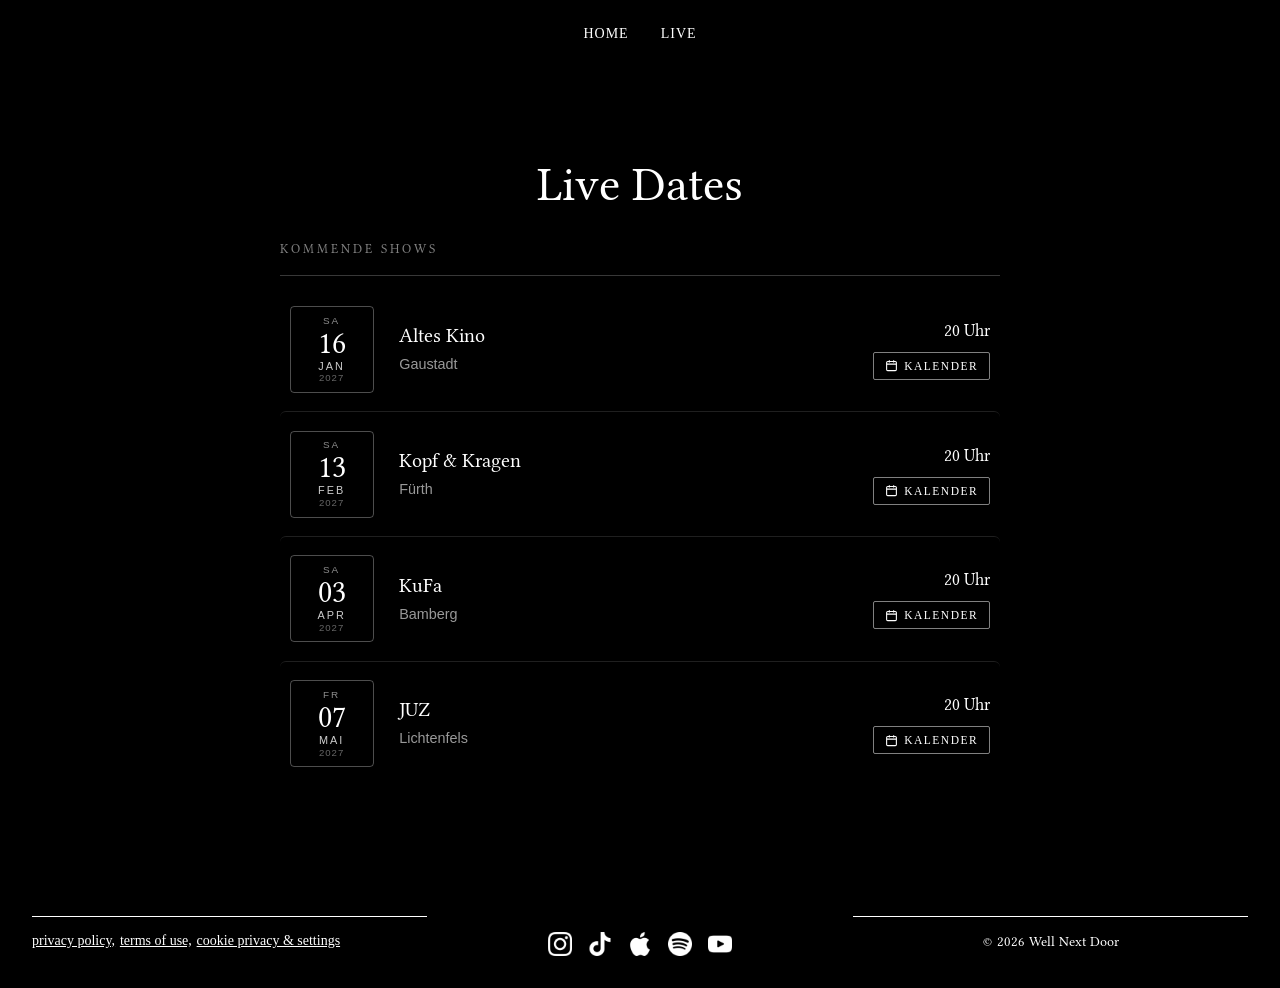
==== live.html @ d0881d94 "Live-Termine: Auto-Entfernung abgelaufener Termine + klareres Design - Regel (js/events.js): Termin " ====
<!DOCTYPE html>
<html lang="de">
<head>
  <meta charset="utf-8">
  <title>Live &amp; Konzerte – Well Next Door | Indie-Pop Franken</title>
  <meta content="Live-Termine und Konzerte von Well Next Door – Indie-Pop-Rock aus Bamberg und Nürnberg. Alle kommenden Auftritte auf einen Blick." name="description">
  <meta content="width=device-width, initial-scale=1" name="viewport">
  <link rel="canonical" href="https://wellnextdoor.de/live">
  <meta name="robots" content="index, follow, max-image-preview:large, max-snippet:-1">
  <meta name="author" content="Well Next Door">
  <meta name="keywords" content="Well Next Door, Live, Konzerte, Tourdaten, Termine, Indie Pop, Bamberg, Nürnberg, Franken, IMMERHIN, KuFa, JUZ Lichtenfels">

  <!-- Open Graph -->
  <meta property="og:type" content="website">
  <meta property="og:site_name" content="Well Next Door">
  <meta property="og:locale" content="de_DE">
  <meta property="og:url" content="https://wellnextdoor.de/live">
  <meta property="og:title" content="Live &amp; Konzerte – Well Next Door">
  <meta property="og:description" content="Alle kommenden Live-Termine der Indie-Pop-Rock-Band Well Next Door aus Franken.">
  <meta property="og:image" content="https://wellnextdoor.de/assets/opengraph.png">
  <meta property="og:image:width" content="1200">
  <meta property="og:image:height" content="630">
  <meta property="og:image:alt" content="Well Next Door – Live">

  <!-- Twitter -->
  <meta name="twitter:card" content="summary_large_image">
  <meta name="twitter:title" content="Live &amp; Konzerte – Well Next Door">
  <meta name="twitter:description" content="Alle kommenden Live-Termine der Indie-Pop-Rock-Band Well Next Door aus Franken.">
  <meta name="twitter:image" content="https://wellnextdoor.de/assets/opengraph.png">

  <!-- Fonts -->
  <link rel="preconnect" href="https://fonts.googleapis.com">
  <link rel="preconnect" href="https://fonts.gstatic.com" crossorigin>
  <link href="https://fonts.googleapis.com/css?family=Great+Vibes:400%7CLibertinus+Serif:300,400,500,600,700" rel="stylesheet">

  <!-- Styles -->
  <link href="css/style.css" rel="stylesheet">

  <!-- Favicons -->
  <link rel="icon" href="/favicon.ico" sizes="any">
  <link rel="icon" type="image/png" sizes="32x32" href="/assets/favicon-32.png">
  <link rel="icon" type="image/png" sizes="16x16" href="/assets/favicon-16.png">
  <link rel="apple-touch-icon" sizes="180x180" href="/assets/webclip.png">
  <link rel="manifest" href="/site.webmanifest">
  <meta name="theme-color" content="#000000">

  <!-- Strukturierte Daten: Live-Termine (SEO / AEO) -->
  <script type="application/ld+json">
  [
    {
      "@context": "https://schema.org",
      "@type": "MusicEvent",
      "name": "Well Next Door live – Altes Kino, Gaustadt",
      "startDate": "2027-01-16T20:00:00+01:00",
      "endDate": "2027-01-16T22:00:00+01:00",
      "eventAttendanceMode": "https://schema.org/OfflineEventAttendanceMode",
      "eventStatus": "https://schema.org/EventScheduled",
      "location": { "@type": "Place", "name": "Altes Kino", "address": { "@type": "PostalAddress", "addressLocality": "Gaustadt", "addressCountry": "DE" } },
      "performer": { "@type": "MusicGroup", "name": "Well Next Door", "@id": "https://wellnextdoor.de/#band" },
      "organizer": { "@type": "MusicGroup", "name": "Well Next Door", "url": "https://wellnextdoor.de/" },
      "image": "https://wellnextdoor.de/assets/opengraph.png",
      "url": "https://wellnextdoor.de/live"
    },
    {
      "@context": "https://schema.org",
      "@type": "MusicEvent",
      "name": "Well Next Door live – Kopf & Kragen, Fürth",
      "startDate": "2027-02-13T20:00:00+01:00",
      "endDate": "2027-02-13T22:00:00+01:00",
      "eventAttendanceMode": "https://schema.org/OfflineEventAttendanceMode",
      "eventStatus": "https://schema.org/EventScheduled",
      "location": { "@type": "Place", "name": "Kopf & Kragen", "address": { "@type": "PostalAddress", "addressLocality": "Fürth", "addressCountry": "DE" } },
      "performer": { "@type": "MusicGroup", "name": "Well Next Door", "@id": "https://wellnextdoor.de/#band" },
      "organizer": { "@type": "MusicGroup", "name": "Well Next Door", "url": "https://wellnextdoor.de/" },
      "image": "https://wellnextdoor.de/assets/opengraph.png",
      "url": "https://wellnextdoor.de/live"
    },
    {
      "@context": "https://schema.org",
      "@type": "MusicEvent",
      "name": "Well Next Door live – KuFa, Bamberg",
      "startDate": "2027-04-03T20:00:00+02:00",
      "endDate": "2027-04-03T22:00:00+02:00",
      "eventAttendanceMode": "https://schema.org/OfflineEventAttendanceMode",
      "eventStatus": "https://schema.org/EventScheduled",
      "location": { "@type": "Place", "name": "KuFa (Kulturfabrik)", "address": { "@type": "PostalAddress", "addressLocality": "Bamberg", "addressCountry": "DE" } },
      "performer": { "@type": "MusicGroup", "name": "Well Next Door", "@id": "https://wellnextdoor.de/#band" },
      "organizer": { "@type": "MusicGroup", "name": "Well Next Door", "url": "https://wellnextdoor.de/" },
      "image": "https://wellnextdoor.de/assets/opengraph.png",
      "url": "https://wellnextdoor.de/live"
    },
    {
      "@context": "https://schema.org",
      "@type": "MusicEvent",
      "name": "Well Next Door live – JUZ, Lichtenfels",
      "startDate": "2027-05-07T20:00:00+02:00",
      "endDate": "2027-05-07T22:00:00+02:00",
      "eventAttendanceMode": "https://schema.org/OfflineEventAttendanceMode",
      "eventStatus": "https://schema.org/EventScheduled",
      "location": { "@type": "Place", "name": "JUZ", "address": { "@type": "PostalAddress", "addressLocality": "Lichtenfels", "addressCountry": "DE" } },
      "performer": { "@type": "MusicGroup", "name": "Well Next Door", "@id": "https://wellnextdoor.de/#band" },
      "organizer": { "@type": "MusicGroup", "name": "Well Next Door", "url": "https://wellnextdoor.de/" },
      "image": "https://wellnextdoor.de/assets/opengraph.png",
      "url": "https://wellnextdoor.de/live"
    }
  ]
  </script>
</head>
<body class="live-page">

  <!-- Vollbild-Hintergrundvideo (Bunny Stream) -->
  <div id="bgVideoWrap" aria-hidden="true">
    <iframe id="bgFrame" title="Background Video" loading="eager"
      allow="autoplay; encrypted-media; picture-in-picture; accelerometer; gyroscope"
      allowfullscreen="true" frameborder="0"
      src="https://iframe.mediadelivery.net/embed/644372/77ee35da-af66-4e94-9050-942b419234bb?autoplay=true&amp;loop=true&amp;muted=true&amp;preload=true&amp;responsive=true"></iframe>
  </div>

  <div class="wrapper">

    <!-- Navigation -->
    <div role="banner" class="navbar">
      <div class="container">
        <nav role="navigation" class="nav-menu">
          <a href="index.html" class="link"><span class="text-span">HOME</span></a>
          <!-- <a href="#" class="link">MUSIC</a> -->
          <a href="live.html" aria-current="page" class="link w--current">LIVE</a>
          <!-- <a href="#" class="link">SHOP</a> -->
        </nav>
        <div class="menu-button" aria-label="menu" role="button" tabindex="0" aria-expanded="false">
          <span class="nav-icon"></span>
        </div>
      </div>
    </div>

    <!-- Hero: Live Dates -->
    <section class="hero-section">
      <div class="div-block-2">
        <div class="div-block-3">
          <h1 class="heading-6">Live Dates</h1>
        </div>
        <div class="events-wrap">
          <div class="group-label">Kommende Shows</div>

          <div class="event-row" data-datetime="2027-01-16T20:00:00+01:00">
            <div class="event-date"><span class="ed-dow"></span><span class="ed-day">16</span><span class="ed-mon">Jan</span><span class="ed-yr">2027</span></div>
            <div class="event-info">
              <div class="ei-name">Altes Kino</div>
              <div class="ei-meta">Gaustadt</div>
            </div>
            <div class="event-cta">
              <div class="event-time">20 Uhr</div>
              <button class="cal-btn" type="button" aria-label="Altes Kino, Gaustadt zum Kalender hinzufügen"
                data-title="Altes Kino" data-location="Altes Kino, Gaustadt"
                data-start="20270116T200000" data-end="20270116T220000">
                <svg class="cal-ic" viewBox="0 0 24 24" aria-hidden="true"><rect x="3" y="4.5" width="18" height="17" rx="2"></rect><path d="M3 9.5h18M8 2.5v4M16 2.5v4"></path></svg>Kalender
              </button>
            </div>
          </div>

          <div class="event-row" data-datetime="2027-02-13T20:00:00+01:00">
            <div class="event-date"><span class="ed-dow"></span><span class="ed-day">13</span><span class="ed-mon">Feb</span><span class="ed-yr">2027</span></div>
            <div class="event-info">
              <div class="ei-name">Kopf &amp; Kragen</div>
              <div class="ei-meta">Fürth</div>
            </div>
            <div class="event-cta">
              <div class="event-time">20 Uhr</div>
              <button class="cal-btn" type="button" aria-label="Kopf &amp; Kragen, Fürth zum Kalender hinzufügen"
                data-title="Kopf &amp; Kragen" data-location="Kopf &amp; Kragen, Fürth"
                data-start="20270213T200000" data-end="20270213T220000">
                <svg class="cal-ic" viewBox="0 0 24 24" aria-hidden="true"><rect x="3" y="4.5" width="18" height="17" rx="2"></rect><path d="M3 9.5h18M8 2.5v4M16 2.5v4"></path></svg>Kalender
              </button>
            </div>
          </div>

          <div class="event-row" data-datetime="2027-04-03T20:00:00+02:00">
            <div class="event-date"><span class="ed-dow"></span><span class="ed-day">03</span><span class="ed-mon">Apr</span><span class="ed-yr">2027</span></div>
            <div class="event-info">
              <div class="ei-name">KuFa</div>
              <div class="ei-meta">Bamberg</div>
            </div>
            <div class="event-cta">
              <div class="event-time">20 Uhr</div>
              <button class="cal-btn" type="button" aria-label="KuFa, Bamberg zum Kalender hinzufügen"
                data-title="KuFa" data-location="KuFa, Bamberg"
                data-start="20270403T200000" data-end="20270403T220000">
                <svg class="cal-ic" viewBox="0 0 24 24" aria-hidden="true"><rect x="3" y="4.5" width="18" height="17" rx="2"></rect><path d="M3 9.5h18M8 2.5v4M16 2.5v4"></path></svg>Kalender
              </button>
            </div>
          </div>

          <div class="event-row" data-datetime="2027-05-07T20:00:00+02:00">
            <div class="event-date"><span class="ed-dow"></span><span class="ed-day">07</span><span class="ed-mon">Mai</span><span class="ed-yr">2027</span></div>
            <div class="event-info">
              <div class="ei-name">JUZ</div>
              <div class="ei-meta">Lichtenfels</div>
            </div>
            <div class="event-cta">
              <div class="event-time">20 Uhr</div>
              <button class="cal-btn" type="button" aria-label="JUZ Lichtenfels zum Kalender hinzufügen"
                data-title="JUZ Lichtenfels" data-location="JUZ, Lichtenfels"
                data-start="20270507T200000" data-end="20270507T220000">
                <svg class="cal-ic" viewBox="0 0 24 24" aria-hidden="true"><rect x="3" y="4.5" width="18" height="17" rx="2"></rect><path d="M3 9.5h18M8 2.5v4M16 2.5v4"></path></svg>Kalender
              </button>
            </div>
          </div>

          <p class="events-empty" hidden>Aktuell sind keine Termine geplant – schau bald wieder vorbei.</p>
        </div>
      </div>
    </section>

    <!-- Footer -->
    <section class="footer-dark">
      <div class="footer-divider">
        <div class="div-block-5">
          <a href="privacy-policy.html" class="link-footer">privacy policy,</a>
          <a href="terms-of-use.html" class="link-footer second">terms of use,</a>
          <a href="#" class="link-footer second">cookie privacy &amp; settings</a>
        </div>
      </div>
      <div class="div-block-4">
        <a href="https://www.instagram.com/well_next_door/" target="_blank" rel="noopener" class="social-links">
          <img loading="lazy" src="assets/instagram.png" alt="Instagram" class="image">
        </a>
        <a href="https://www.tiktok.com/@wellnextdoor" target="_blank" rel="noopener" class="social-links">
          <img loading="lazy" src="assets/tiktok.png" alt="TikTok" class="image">
        </a>
        <a href="https://music.apple.com/de/artist/well-next-door/1473011566" target="_blank" rel="noopener" class="social-links">
          <img loading="lazy" src="assets/apple-music.png" alt="Apple Music" class="image">
        </a>
        <a href="https://open.spotify.com/intl-de/artist/0O03TuSYeBS1zFscFg5X6S?si=DQFE-3ojQe-Ye8wxF7zOWA" target="_blank" rel="noopener" class="social-links">
          <img loading="lazy" src="assets/spotify.png" alt="Spotify" class="image">
        </a>
        <a href="https://www.youtube.com/@wellnextdoor" target="_blank" rel="noopener" class="social-links">
          <img loading="lazy" src="assets/youtube.png" alt="YouTube" class="image">
        </a>
      </div>
      <div class="footer-copyright-center">© 2026 Well Next Door</div>
    </section>

  </div>

  <script src="js/menu.js"></script>
  <script src="js/events.js"></script>
  <script src="js/calendar.js"></script>
</body>
</html>
---- css/style.css ----
/* ============================================================
   Well Next Door – 1:1 Nachbau
   Rekonstruierte Styles (Original: Webflow)
   ============================================================ */

/* ---------- Reset / Basis ---------- */
* {
  box-sizing: border-box;
}

html,
body {
  margin: 0;
  padding: 0;
}

body {
  min-height: 100vh;
  background-color: #000;
  color: #333;
  font-family: Arial, sans-serif;
  font-size: 14px;
  line-height: 1.4;
  -webkit-font-smoothing: antialiased;
}

a {
  color: inherit;
}

img {
  max-width: 100%;
  display: inline-block;
}

h1,
h2,
h3 {
  margin: 0;
  font-weight: 400;
}

/* ---------- Wrapper ---------- */
.wrapper {
  width: 100vw;
  height: 100vh;
  position: static;
  inset: 0%;
  overflow: hidden;
}

/* ---------- Hintergrundvideo ---------- */
#bgVideoWrap {
  overflow: hidden;
  will-change: transform;
  width: 100vw;
  height: 100vh;
  position: fixed;
  inset: 0;
  background: #000;
  isolation: isolate;
  pointer-events: none;
  z-index: 0;
  transform: translateZ(0);
}

#bgFrame {
  position: absolute;
  top: 50%;
  left: 50%;
  transform: translate(-50%, -50%);
  width: max(100vw, 177.78vh);
  height: max(100vh, 56.25vw);
  min-width: 100%;
  min-height: 100%;
  border: 0;
  pointer-events: none;
  display: block;
}

/* Lese-Layer über dem Video: oben/unten stärker abgedunkelt (Vignette),
   damit Navigation, Überschrift und Footer immer gut lesbar sind. */
#bgVideoWrap::after {
  content: "";
  position: absolute;
  inset: 0;
  z-index: 1;
  pointer-events: none;
  background: linear-gradient(to bottom,
    rgba(0, 0, 0, .78) 0%,
    rgba(0, 0, 0, .52) 22%,
    rgba(0, 0, 0, .52) 68%,
    rgba(0, 0, 0, .84) 100%);
}

/* ---------- Navigation ---------- */
.navbar {
  color: #fff;
  background-color: transparent;
  position: fixed;
  inset: 0% 0% auto;
  z-index: 1000;
}

.container {
  color: #fff;
  width: 940px;
  max-width: 940px;
  margin-left: auto;
  margin-right: auto;
  display: flex;
  justify-content: center;
  align-items: center;
  font-family: "Palatino Linotype", "Book Antiqua", Palatino, serif;
}

.nav-menu {
  color: #fff;
  display: flex;
  position: relative;
}

.link {
  color: #fff;
  letter-spacing: 1px;
  padding: 1.5rem 1rem;
  text-decoration: none;
  transition: opacity .2s;
  display: inline-block;
}

.link:hover {
  font-weight: 700;
  text-decoration: line-through;
}

.text-span {
  text-decoration-color: #fff;
}

/* Hamburger-Button (nur mobil sichtbar) */
.menu-button {
  display: none;
  padding: 18px;
  margin-left: auto;
  cursor: pointer;
  -webkit-user-select: none;
  user-select: none;
}

.menu-button .nav-icon {
  width: 22px;
  height: 2px;
  background: #fff;
  position: relative;
  display: block;
}

.menu-button .nav-icon::before,
.menu-button .nav-icon::after {
  content: "";
  position: absolute;
  left: 0;
  width: 22px;
  height: 2px;
  background: #fff;
}

.menu-button .nav-icon::before { top: -7px; }
.menu-button .nav-icon::after { top: 7px; }

/* ---------- Hero (Startseite) ---------- */
.hero-section {
  position: fixed;
  inset: 0%;
  z-index: 1;
}

.div-block-2 {
  width: 100vw;
  height: 100vh;
  display: flex;
  flex-flow: column;
  justify-content: center;
  align-items: center;
  position: relative;
  z-index: 999;
}

.div-block-3 {
  display: flex;
  justify-content: center;
  align-items: center;
  font-family: "Great Vibes", cursive;
  position: static;
  z-index: 2147483647;
}

.heading {
  color: #fff;
  letter-spacing: 10px;
  margin: 0;
  font-family: "Libertinus Serif", serif;
  font-size: 2.5rem;
  font-weight: 400;
  line-height: 2.7rem;
  z-index: 2147483647;
  text-align: center;
}

/* ---------- Hero (Live-Seite) ---------- */
.heading-6 {
  color: #fff;
  margin: 0 0 4rem;
  font-family: "Libertinus Serif", serif;
  font-size: 3rem;
  line-height: 2.5rem;
  text-align: center;
}

.div-block-7 {
  width: 80vw;
  grid-column-gap: 16px;
  grid-row-gap: 16px;
  border-bottom: 1px dashed #fff;
  grid-template-rows: auto;
  grid-template-columns: 1fr 1fr 1fr;
  place-items: center stretch;
  padding-bottom: .5rem;
  margin-bottom: 1.25rem;
  display: grid;
}

/* ---------- Live Dates – Terminliste ---------- */
.events-wrap {
  width: min(720px, 90vw);
  margin: 0 auto;
}

.group-label {
  font-family: "Libertinus Serif", serif;
  font-size: .8rem;
  letter-spacing: 3px;
  text-transform: uppercase;
  color: rgba(255, 255, 255, .5);
  padding-bottom: 1rem;
  margin-bottom: .75rem;
  border-bottom: 1px solid rgba(255, 255, 255, .22);
}

.event-row {
  display: grid;
  grid-template-columns: 84px 1fr auto;
  align-items: center;
  gap: 1.6rem;
  padding: 1.15rem .6rem;
  border-radius: 6px;
  transition: background .2s;
}

.event-row + .event-row {
  border-top: 1px solid rgba(255, 255, 255, .12);
}

@media (hover: hover) {
  .event-row:hover {
    background: rgba(255, 255, 255, .05);
  }
}

/* Datums-Box mit Wochentag */
.event-date {
  display: flex;
  flex-direction: column;
  align-items: center;
  justify-content: center;
  gap: .12rem;
  padding: .55rem .25rem;
  border: 1px solid rgba(255, 255, 255, .3);
  border-radius: 4px;
  line-height: 1;
  color: #fff;
}

.ed-dow {
  font-size: .62rem;
  letter-spacing: 2px;
  text-transform: uppercase;
  color: rgba(255, 255, 255, .55);
}

.ed-dow:empty {
  display: none;
}

.ed-day {
  font-family: "Libertinus Serif", serif;
  font-size: 1.95rem;
}

.ed-mon {
  font-size: .68rem;
  letter-spacing: 2px;
  text-transform: uppercase;
  color: rgba(255, 255, 255, .8);
}

.ed-yr {
  font-size: .6rem;
  letter-spacing: 1px;
  color: rgba(255, 255, 255, .4);
}

.event-info {
  min-width: 0;
}

.ei-name {
  font-family: "Libertinus Serif", serif;
  font-size: 1.28rem;
  color: #fff;
  line-height: 1.2;
}

.ei-meta {
  font-size: .9rem;
  color: rgba(255, 255, 255, .6);
  margin-top: .35rem;
}

/* Rechte Spalte: Uhrzeit + Kalender-Button */
.event-cta {
  display: flex;
  flex-direction: column;
  align-items: flex-end;
  gap: .6rem;
}

.event-time {
  font-family: "Libertinus Serif", serif;
  font-size: 1.05rem;
  color: #fff;
  white-space: nowrap;
}

.cal-btn {
  display: inline-flex;
  align-items: center;
  gap: .4rem;
  font-family: "Palatino Linotype", "Book Antiqua", Palatino, serif;
  font-size: .72rem;
  letter-spacing: 1.5px;
  text-transform: uppercase;
  color: #fff;
  background: transparent;
  cursor: pointer;
  border: 1px solid rgba(255, 255, 255, .5);
  border-radius: 2px;
  padding: .4rem .7rem;
  white-space: nowrap;
  transition: background .2s, color .2s, border-color .2s;
}

.cal-btn:hover,
.cal-btn:focus-visible {
  background: #fff;
  color: #000;
  border-color: #fff;
}

.cal-ic {
  width: 13px;
  height: 13px;
  fill: none;
  stroke: currentColor;
  stroke-width: 2;
  flex: 0 0 auto;
}

/* Hinweis, wenn keine kommenden Termine vorhanden sind */
.events-empty {
  color: rgba(255, 255, 255, .7);
  font-family: "Libertinus Serif", serif;
  font-size: 1.05rem;
  text-align: center;
  padding: 2.5rem 0 1rem;
}

@media screen and (max-width: 600px) {
  .event-row {
    grid-template-columns: 64px 1fr;
    gap: 1rem;
    padding: 1rem .4rem;
  }

  .ed-day {
    font-size: 1.7rem;
  }

  /* Uhrzeit + Button unter die Info-Spalte, nebeneinander */
  .event-cta {
    grid-column: 2;
    flex-direction: row;
    align-items: center;
    justify-content: flex-start;
    gap: 1.1rem;
    margin-top: .55rem;
  }
}

/* Live-Seite: die ganze Seite scrollt (Footer NICHT fixed).
   Hintergrundvideo + Overlay bleiben fix, Navi bleibt oben. */
.live-page .wrapper {
  height: auto;
  min-height: 100vh;
  width: 100%;
  overflow-x: clip;
  overflow-y: visible;
}

.live-page .hero-section {
  position: relative;
  inset: auto;
  min-height: 100vh;
  display: flex;
  align-items: center;
}

.live-page .div-block-2 {
  height: auto;
  width: 100%;
  padding: 120px 1rem 70px;
}

.live-page .heading-6 {
  margin-bottom: 2.25rem;
}

/* Footer liegt im Fluss am Seitenende (nicht fixed), aber über dem Video */
.live-page .footer-dark {
  position: relative;
  z-index: 5;
}

.div-block-8 {
  display: flex;
  justify-content: flex-start;
  align-items: center;
  padding-right: 1rem;
}

.div-block-8.second {
  justify-content: center;
  align-items: center;
}

.div-block-8.third {
  justify-content: flex-end;
  align-items: center;
  padding-right: 0;
}

.paragraph-2 {
  color: #fff;
  margin-bottom: 0;
  font-family: "Libertinus Serif", serif;
  font-size: 1rem;
}

.bold-text {
  font-weight: 400;
}

/* ---------- Footer ---------- */
.footer-dark {
  grid-column-gap: 16px;
  grid-row-gap: 16px;
  background-color: transparent;
  grid-template-rows: auto;
  grid-template-columns: 1fr 1fr 1fr;
  place-items: stretch stretch;
  margin: 0;
  padding: 1rem 2rem;
  display: grid;
  position: fixed;
  inset: auto 0% 0%;
  z-index: 2147483647;
}

.footer-divider {
  background-color: transparent;
  border-top: 1px solid #fff;
  width: auto;
  height: auto;
  margin: 0;
  padding: 1rem 0;
}

.div-block-5 {
  grid-column-gap: .3rem;
  display: flex;
}

.link-footer {
  color: #fff;
  font-family: "Palatino Linotype", "Book Antiqua", Palatino, serif;
  font-size: .875rem;
  line-height: 1rem;
  text-decoration: underline;
}

.div-block-4 {
  grid-column-gap: 1rem;
  grid-row-gap: 1rem;
  border-top: 1px transparent;
  grid-template-rows: auto;
  grid-template-columns: 1fr 1fr 1fr 1fr 1fr;
  grid-auto-columns: 1fr;
  justify-content: space-between;
  place-items: start stretch;
  margin-left: auto;
  margin-right: auto;
  padding: 1rem 0;
  display: grid;
}

.social-links {
  width: 1.5rem;
  height: 1.5rem;
  padding: 0;
  display: flex;
  justify-content: center;
  align-items: center;
}

.image {
  filter: invert();
  width: 100%;
  height: 100%;
  object-fit: contain;
}

.footer-copyright-center {
  color: #fff;
  text-align: center;
  border-top: 1px solid #fff;
  padding: 1rem 0;
  font-family: "Libertinus Serif", serif;
  font-size: .875rem;
  line-height: 1rem;
}

/* ---------- Rechtsseiten (Datenschutz / Nutzungsbedingungen) ---------- */
.legal-page {
  min-height: 100vh;
  background: #000;
  overflow: visible;
  height: auto;
}

.legal-page .footer-dark {
  position: static;
  inset: auto;
}

.div-block-6 {
  width: 100vw;
  height: auto;
  margin-left: auto;
  margin-right: auto;
  padding: 5rem 2rem 0;
}

.pp-doc,
.pp-doc-1 {
  color: #e8e8e8;
  max-width: 760px;
  margin: 0 auto;
  padding: 4rem 1.5rem 8rem;
  font-family: "Palatino Linotype", "Book Antiqua", Palatino, serif;
  font-size: .875rem;
  line-height: 1.7;
}

.pp-doc h1,
.pp-doc-1 h1,
.heading-2,
.heading-3 {
  color: #fff;
  font-family: "Libertinus Serif", serif;
  font-size: 2.5rem;
  line-height: 1.2;
  margin-bottom: 1.5rem;
}

.pp-doc h2,
.pp-doc-1 h2,
.heading-4,
.heading-5 {
  color: #fff;
  font-family: "Libertinus Serif", serif;
  font-size: 1.5rem;
  margin-top: 2.5rem;
  margin-bottom: .75rem;
}

.pp-doc h3,
.pp-doc-1 h3 {
  color: #fff;
  font-size: 1.05rem;
  margin-top: 1.75rem;
  margin-bottom: .5rem;
}

.pp-doc p,
.pp-doc-1 p {
  margin: 0 0 1rem;
}

.pp-doc ul,
.pp-doc-1 ul {
  margin: 0 0 1rem;
  padding-left: 1.25rem;
}

.pp-doc li,
.pp-doc-1 li {
  margin-bottom: .4rem;
}

.pp-doc a,
.pp-doc-1 a {
  color: #fff;
}

.pp-doc hr,
.pp-doc-1 hr {
  border: 0;
  border-top: 1px solid #444;
  margin: 2.5rem 0 1.5rem;
}

/* ============================================================
   Responsive – Webflow-Breakpoints
   ============================================================ */

/* Tablet / Medium (<= 991px): Menü kollabiert */
@media screen and (max-width: 991px) {
  .container {
    width: 100%;
    max-width: none;
    padding: 0 1rem;
    justify-content: flex-end;
    align-items: center;
  }

  .menu-button {
    display: block;
  }

  .nav-menu {
    display: none;
    background-color: #000;
    flex-flow: column;
    width: 100%;
    position: absolute;
    top: 100%;
    left: 0;
  }

  .nav-menu.is-open {
    display: flex;
  }

  .link {
    text-align: center;
  }

  .div-block-7 {
    padding-left: 2rem;
    padding-right: 2rem;
  }
}

/* Small / Mobile (<= 767px): Footer einspaltig */
@media screen and (max-width: 767px) {
  .footer-dark {
    grid-template-rows: auto auto auto;
    grid-template-columns: 1fr;
    place-items: center stretch;
    padding-left: 0;
    padding-right: 0;
  }

  .footer-divider {
    margin-top: 60px;
  }

  .div-block-5 {
    justify-content: center;
  }

  .div-block-4 {
    grid-template-columns: 1fr 1fr 1fr 1fr 1fr;
    place-items: start stretch;
  }

  .div-block-8 {
    justify-content: flex-start;
    align-items: flex-start;
  }

  .heading {
    font-size: 2rem;
    letter-spacing: 6px;
  }

  .heading-3,
  .heading-2 {
    font-size: 2rem;
  }
}
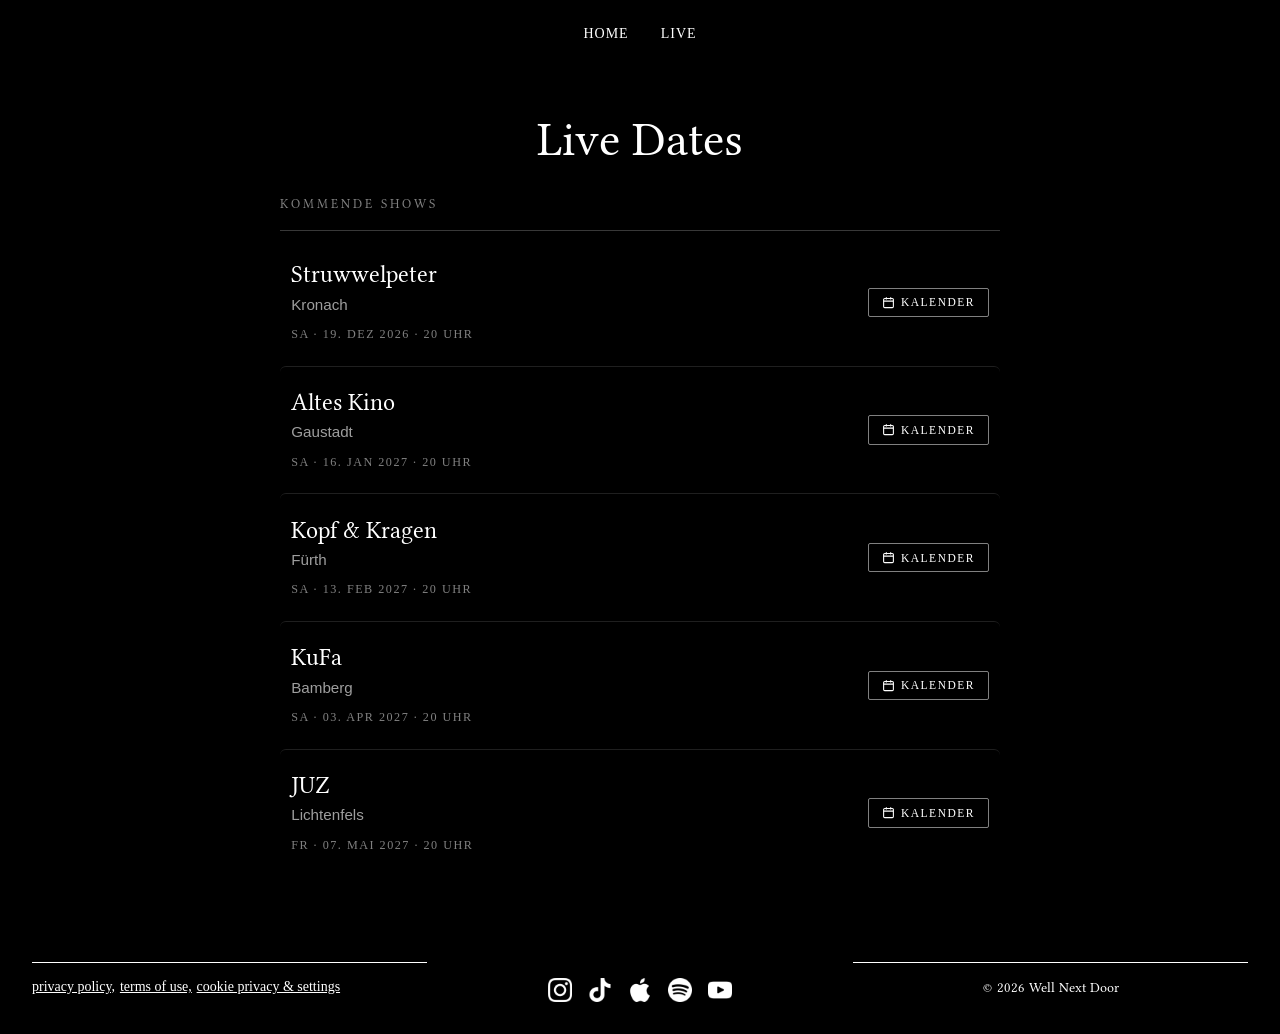
==== commit fe4685f3: "Neuer Termin Struwwelpeter + Tour-Stil-Layout - Neuer Termin: 19.12.2026 Struwwelpeter, Kronach (chr" ====
--- a/live.html
+++ b/live.html
@@ -50,6 +50,20 @@
     {
       "@context": "https://schema.org",
       "@type": "MusicEvent",
+      "name": "Well Next Door live – Struwwelpeter, Kronach",
+      "startDate": "2026-12-19T20:00:00+01:00",
+      "endDate": "2026-12-19T22:00:00+01:00",
+      "eventAttendanceMode": "https://schema.org/OfflineEventAttendanceMode",
+      "eventStatus": "https://schema.org/EventScheduled",
+      "location": { "@type": "Place", "name": "Struwwelpeter", "address": { "@type": "PostalAddress", "addressLocality": "Kronach", "addressCountry": "DE" } },
+      "performer": { "@type": "MusicGroup", "name": "Well Next Door", "@id": "https://wellnextdoor.de/#band" },
+      "organizer": { "@type": "MusicGroup", "name": "Well Next Door", "url": "https://wellnextdoor.de/" },
+      "image": "https://wellnextdoor.de/assets/opengraph.png",
+      "url": "https://wellnextdoor.de/live"
+    },
+    {
+      "@context": "https://schema.org",
+      "@type": "MusicEvent",
       "name": "Well Next Door live – Altes Kino, Gaustadt",
       "startDate": "2027-01-16T20:00:00+01:00",
       "endDate": "2027-01-16T22:00:00+01:00",
@@ -142,14 +156,28 @@
         <div class="events-wrap">
           <div class="group-label">Kommende Shows</div>
 
+          <div class="event-row" data-datetime="2026-12-19T20:00:00+01:00">
+            <div class="event-info">
+              <div class="ei-name">Struwwelpeter</div>
+              <div class="ei-meta">Kronach</div>
+              <div class="ei-date"><span class="dt-dow"></span>19. Dez 2026 · 20 Uhr</div>
+            </div>
+            <div class="event-cta">
+              <button class="cal-btn" type="button" aria-label="Struwwelpeter, Kronach zum Kalender hinzufügen"
+                data-title="Struwwelpeter" data-location="Struwwelpeter, Kronach"
+                data-start="20261219T200000" data-end="20261219T220000">
+                <svg class="cal-ic" viewBox="0 0 24 24" aria-hidden="true"><rect x="3" y="4.5" width="18" height="17" rx="2"></rect><path d="M3 9.5h18M8 2.5v4M16 2.5v4"></path></svg>Kalender
+              </button>
+            </div>
+          </div>
+
           <div class="event-row" data-datetime="2027-01-16T20:00:00+01:00">
-            <div class="event-date"><span class="ed-dow"></span><span class="ed-day">16</span><span class="ed-mon">Jan</span><span class="ed-yr">2027</span></div>
             <div class="event-info">
               <div class="ei-name">Altes Kino</div>
               <div class="ei-meta">Gaustadt</div>
-            </div>
-            <div class="event-cta">
-              <div class="event-time">20 Uhr</div>
+              <div class="ei-date"><span class="dt-dow"></span>16. Jan 2027 · 20 Uhr</div>
+            </div>
+            <div class="event-cta">
               <button class="cal-btn" type="button" aria-label="Altes Kino, Gaustadt zum Kalender hinzufügen"
                 data-title="Altes Kino" data-location="Altes Kino, Gaustadt"
                 data-start="20270116T200000" data-end="20270116T220000">
@@ -159,13 +187,12 @@
           </div>
 
           <div class="event-row" data-datetime="2027-02-13T20:00:00+01:00">
-            <div class="event-date"><span class="ed-dow"></span><span class="ed-day">13</span><span class="ed-mon">Feb</span><span class="ed-yr">2027</span></div>
             <div class="event-info">
               <div class="ei-name">Kopf &amp; Kragen</div>
               <div class="ei-meta">Fürth</div>
-            </div>
-            <div class="event-cta">
-              <div class="event-time">20 Uhr</div>
+              <div class="ei-date"><span class="dt-dow"></span>13. Feb 2027 · 20 Uhr</div>
+            </div>
+            <div class="event-cta">
               <button class="cal-btn" type="button" aria-label="Kopf &amp; Kragen, Fürth zum Kalender hinzufügen"
                 data-title="Kopf &amp; Kragen" data-location="Kopf &amp; Kragen, Fürth"
                 data-start="20270213T200000" data-end="20270213T220000">
@@ -175,13 +202,12 @@
           </div>
 
           <div class="event-row" data-datetime="2027-04-03T20:00:00+02:00">
-            <div class="event-date"><span class="ed-dow"></span><span class="ed-day">03</span><span class="ed-mon">Apr</span><span class="ed-yr">2027</span></div>
             <div class="event-info">
               <div class="ei-name">KuFa</div>
               <div class="ei-meta">Bamberg</div>
-            </div>
-            <div class="event-cta">
-              <div class="event-time">20 Uhr</div>
+              <div class="ei-date"><span class="dt-dow"></span>03. Apr 2027 · 20 Uhr</div>
+            </div>
+            <div class="event-cta">
               <button class="cal-btn" type="button" aria-label="KuFa, Bamberg zum Kalender hinzufügen"
                 data-title="KuFa" data-location="KuFa, Bamberg"
                 data-start="20270403T200000" data-end="20270403T220000">
@@ -191,13 +217,12 @@
           </div>
 
           <div class="event-row" data-datetime="2027-05-07T20:00:00+02:00">
-            <div class="event-date"><span class="ed-dow"></span><span class="ed-day">07</span><span class="ed-mon">Mai</span><span class="ed-yr">2027</span></div>
             <div class="event-info">
               <div class="ei-name">JUZ</div>
               <div class="ei-meta">Lichtenfels</div>
-            </div>
-            <div class="event-cta">
-              <div class="event-time">20 Uhr</div>
+              <div class="ei-date"><span class="dt-dow"></span>07. Mai 2027 · 20 Uhr</div>
+            </div>
+            <div class="event-cta">
               <button class="cal-btn" type="button" aria-label="JUZ Lichtenfels zum Kalender hinzufügen"
                 data-title="JUZ Lichtenfels" data-location="JUZ, Lichtenfels"
                 data-start="20270507T200000" data-end="20270507T220000">
--- a/css/style.css
+++ b/css/style.css
@@ -231,9 +231,9 @@
   display: grid;
 }
 
-/* ---------- Live Dates – Terminliste ---------- */
+/* ---------- Live Dates – Terminliste (Tour-Stil) ---------- */
 .events-wrap {
-  width: min(720px, 90vw);
+  width: min(720px, 92vw);
   margin: 0 auto;
 }
 
@@ -244,16 +244,16 @@
   text-transform: uppercase;
   color: rgba(255, 255, 255, .5);
   padding-bottom: 1rem;
-  margin-bottom: .75rem;
+  margin-bottom: .5rem;
   border-bottom: 1px solid rgba(255, 255, 255, .22);
 }
 
 .event-row {
   display: grid;
-  grid-template-columns: 84px 1fr auto;
-  align-items: center;
-  gap: 1.6rem;
-  padding: 1.15rem .6rem;
+  grid-template-columns: 1fr auto;
+  align-items: center;
+  gap: 1.5rem;
+  padding: 1.4rem .7rem;
   border-radius: 6px;
   transition: background .2s;
 }
@@ -268,79 +268,36 @@
   }
 }
 
-/* Datums-Box mit Wochentag */
-.event-date {
-  display: flex;
-  flex-direction: column;
-  align-items: center;
-  justify-content: center;
-  gap: .12rem;
-  padding: .55rem .25rem;
-  border: 1px solid rgba(255, 255, 255, .3);
-  border-radius: 4px;
-  line-height: 1;
-  color: #fff;
-}
-
-.ed-dow {
-  font-size: .62rem;
-  letter-spacing: 2px;
-  text-transform: uppercase;
-  color: rgba(255, 255, 255, .55);
-}
-
-.ed-dow:empty {
-  display: none;
-}
-
-.ed-day {
-  font-family: "Libertinus Serif", serif;
-  font-size: 1.95rem;
-}
-
-.ed-mon {
-  font-size: .68rem;
-  letter-spacing: 2px;
-  text-transform: uppercase;
-  color: rgba(255, 255, 255, .8);
-}
-
-.ed-yr {
-  font-size: .6rem;
-  letter-spacing: 1px;
-  color: rgba(255, 255, 255, .4);
-}
-
 .event-info {
   min-width: 0;
 }
 
 .ei-name {
   font-family: "Libertinus Serif", serif;
-  font-size: 1.28rem;
-  color: #fff;
-  line-height: 1.2;
+  font-size: 1.5rem;
+  color: #fff;
+  line-height: 1.15;
 }
 
 .ei-meta {
-  font-size: .9rem;
-  color: rgba(255, 255, 255, .6);
-  margin-top: .35rem;
-}
-
-/* Rechte Spalte: Uhrzeit + Kalender-Button */
+  font-size: .95rem;
+  color: rgba(255, 255, 255, .62);
+  margin-top: .3rem;
+}
+
+/* Datumszeile unter dem Termin */
+.ei-date {
+  font-family: "Palatino Linotype", "Book Antiqua", Palatino, serif;
+  font-size: .76rem;
+  letter-spacing: 1.5px;
+  text-transform: uppercase;
+  color: rgba(255, 255, 255, .5);
+  margin-top: .7rem;
+}
+
 .event-cta {
   display: flex;
-  flex-direction: column;
-  align-items: flex-end;
-  gap: .6rem;
-}
-
-.event-time {
-  font-family: "Libertinus Serif", serif;
-  font-size: 1.05rem;
-  color: #fff;
-  white-space: nowrap;
+  justify-content: flex-end;
 }
 
 .cal-btn {
@@ -356,7 +313,7 @@
   cursor: pointer;
   border: 1px solid rgba(255, 255, 255, .5);
   border-radius: 2px;
-  padding: .4rem .7rem;
+  padding: .45rem .8rem;
   white-space: nowrap;
   transition: background .2s, color .2s, border-color .2s;
 }
@@ -388,23 +345,12 @@
 
 @media screen and (max-width: 600px) {
   .event-row {
-    grid-template-columns: 64px 1fr;
     gap: 1rem;
-    padding: 1rem .4rem;
-  }
-
-  .ed-day {
-    font-size: 1.7rem;
-  }
-
-  /* Uhrzeit + Button unter die Info-Spalte, nebeneinander */
-  .event-cta {
-    grid-column: 2;
-    flex-direction: row;
-    align-items: center;
-    justify-content: flex-start;
-    gap: 1.1rem;
-    margin-top: .55rem;
+    padding: 1.2rem .3rem;
+  }
+
+  .ei-name {
+    font-size: 1.3rem;
   }
 }
 
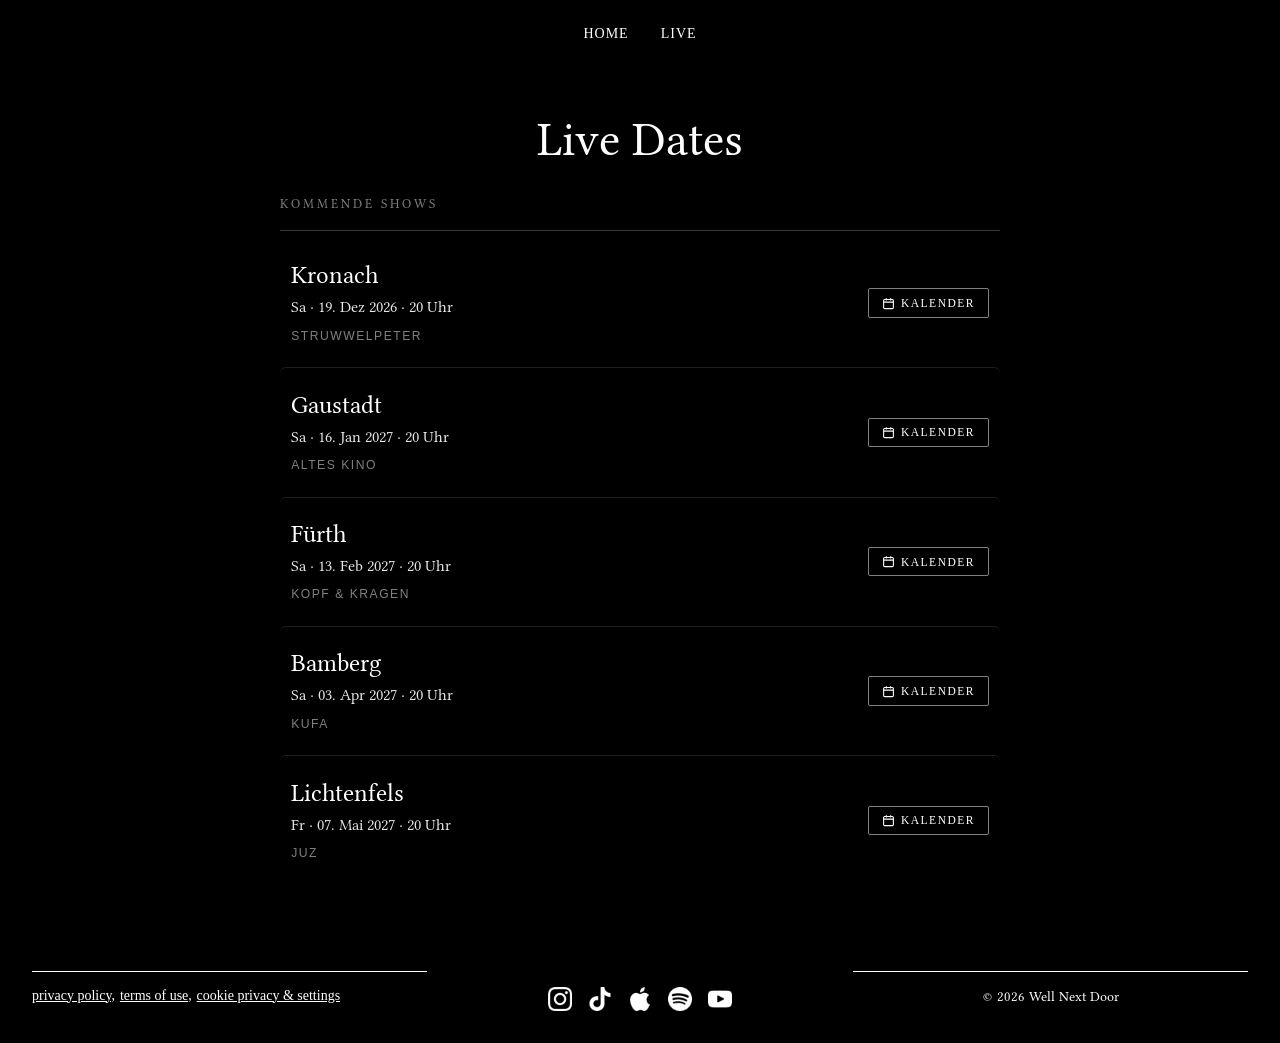
==== commit 930cdcd8: "Live-Termine: Datum & Ort in den Vordergrund Ort als große Überschrift, Datum (Wochentag · Datum · U" ====
--- a/live.html
+++ b/live.html
@@ -158,9 +158,9 @@
 
           <div class="event-row" data-datetime="2026-12-19T20:00:00+01:00">
             <div class="event-info">
-              <div class="ei-name">Struwwelpeter</div>
-              <div class="ei-meta">Kronach</div>
+              <div class="ei-city">Kronach</div>
               <div class="ei-date"><span class="dt-dow"></span>19. Dez 2026 · 20 Uhr</div>
+              <div class="ei-venue">Struwwelpeter</div>
             </div>
             <div class="event-cta">
               <button class="cal-btn" type="button" aria-label="Struwwelpeter, Kronach zum Kalender hinzufügen"
@@ -173,9 +173,9 @@
 
           <div class="event-row" data-datetime="2027-01-16T20:00:00+01:00">
             <div class="event-info">
-              <div class="ei-name">Altes Kino</div>
-              <div class="ei-meta">Gaustadt</div>
+              <div class="ei-city">Gaustadt</div>
               <div class="ei-date"><span class="dt-dow"></span>16. Jan 2027 · 20 Uhr</div>
+              <div class="ei-venue">Altes Kino</div>
             </div>
             <div class="event-cta">
               <button class="cal-btn" type="button" aria-label="Altes Kino, Gaustadt zum Kalender hinzufügen"
@@ -188,9 +188,9 @@
 
           <div class="event-row" data-datetime="2027-02-13T20:00:00+01:00">
             <div class="event-info">
-              <div class="ei-name">Kopf &amp; Kragen</div>
-              <div class="ei-meta">Fürth</div>
+              <div class="ei-city">Fürth</div>
               <div class="ei-date"><span class="dt-dow"></span>13. Feb 2027 · 20 Uhr</div>
+              <div class="ei-venue">Kopf &amp; Kragen</div>
             </div>
             <div class="event-cta">
               <button class="cal-btn" type="button" aria-label="Kopf &amp; Kragen, Fürth zum Kalender hinzufügen"
@@ -203,9 +203,9 @@
 
           <div class="event-row" data-datetime="2027-04-03T20:00:00+02:00">
             <div class="event-info">
-              <div class="ei-name">KuFa</div>
-              <div class="ei-meta">Bamberg</div>
+              <div class="ei-city">Bamberg</div>
               <div class="ei-date"><span class="dt-dow"></span>03. Apr 2027 · 20 Uhr</div>
+              <div class="ei-venue">KuFa</div>
             </div>
             <div class="event-cta">
               <button class="cal-btn" type="button" aria-label="KuFa, Bamberg zum Kalender hinzufügen"
@@ -218,9 +218,9 @@
 
           <div class="event-row" data-datetime="2027-05-07T20:00:00+02:00">
             <div class="event-info">
-              <div class="ei-name">JUZ</div>
-              <div class="ei-meta">Lichtenfels</div>
+              <div class="ei-city">Lichtenfels</div>
               <div class="ei-date"><span class="dt-dow"></span>07. Mai 2027 · 20 Uhr</div>
+              <div class="ei-venue">JUZ</div>
             </div>
             <div class="event-cta">
               <button class="cal-btn" type="button" aria-label="JUZ Lichtenfels zum Kalender hinzufügen"
--- a/css/style.css
+++ b/css/style.css
@@ -272,27 +272,29 @@
   min-width: 0;
 }
 
-.ei-name {
-  font-family: "Libertinus Serif", serif;
-  font-size: 1.5rem;
+/* Ort = Überschrift (prominent) */
+.ei-city {
+  font-family: "Libertinus Serif", serif;
+  font-size: 1.55rem;
   color: #fff;
   line-height: 1.15;
 }
 
-.ei-meta {
-  font-size: .95rem;
-  color: rgba(255, 255, 255, .62);
-  margin-top: .3rem;
-}
-
-/* Datumszeile unter dem Termin */
+/* Datum = prominent direkt darunter */
 .ei-date {
-  font-family: "Palatino Linotype", "Book Antiqua", Palatino, serif;
+  font-family: "Libertinus Serif", serif;
+  font-size: 1.02rem;
+  color: rgba(255, 255, 255, .9);
+  margin-top: .4rem;
+}
+
+/* Venue = dezente Detailzeile */
+.ei-venue {
   font-size: .76rem;
   letter-spacing: 1.5px;
   text-transform: uppercase;
   color: rgba(255, 255, 255, .5);
-  margin-top: .7rem;
+  margin-top: .55rem;
 }
 
 .event-cta {
@@ -349,8 +351,8 @@
     padding: 1.2rem .3rem;
   }
 
-  .ei-name {
-    font-size: 1.3rem;
+  .ei-city {
+    font-size: 1.35rem;
   }
 }
 
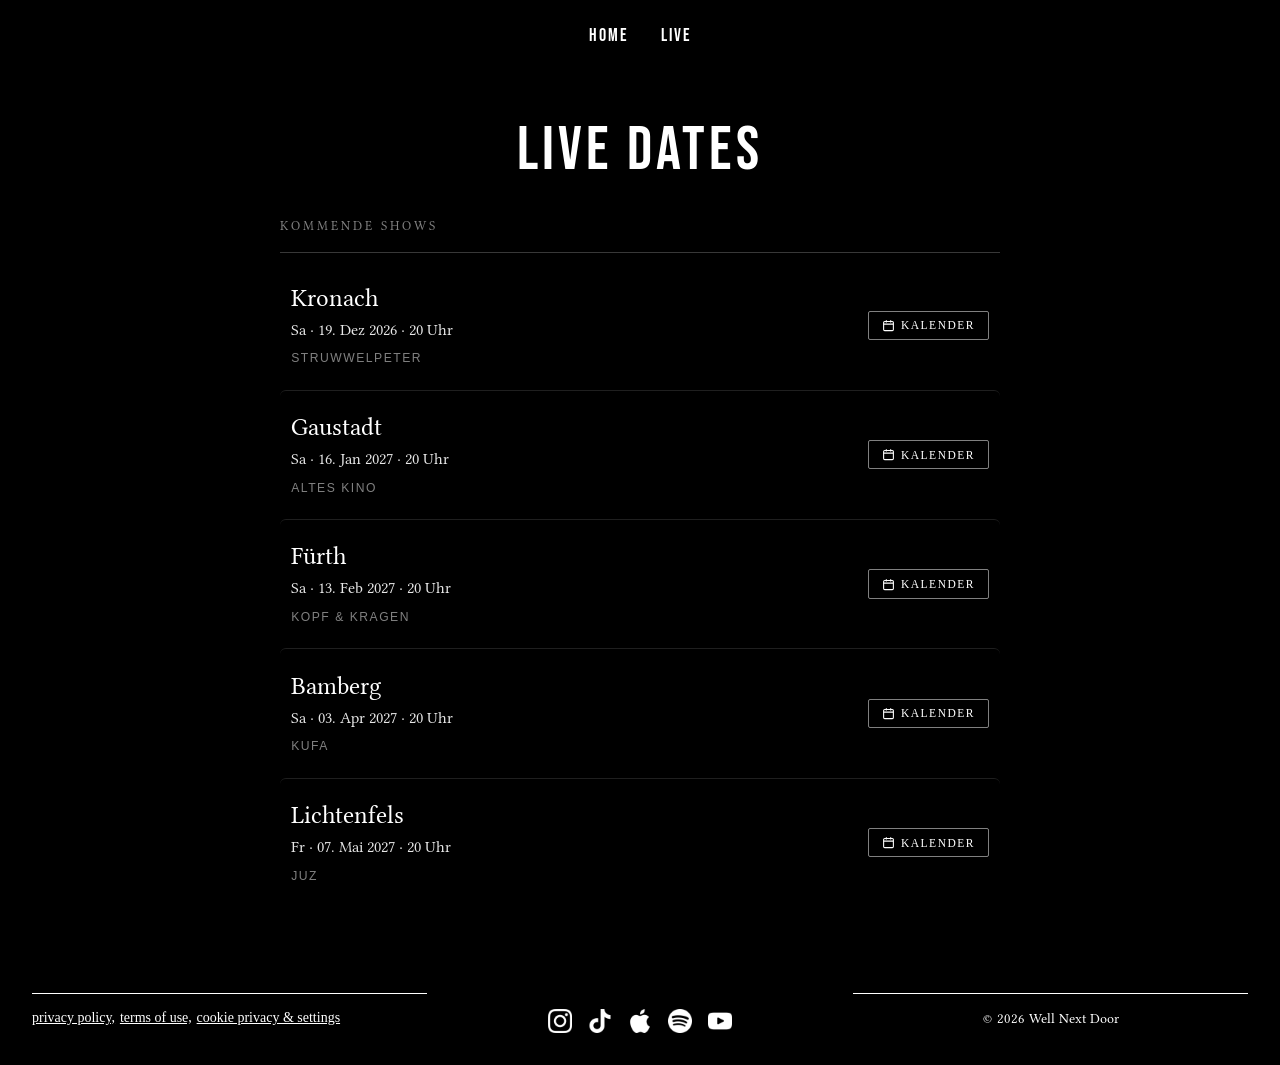
==== commit 33ce5b1a: "Schrift: Bebas Neue für Titel + Navigation (Home & Live) - Hero-Titel (WELL NEXT DOOR) und "Live Dat" ====
--- a/live.html
+++ b/live.html
@@ -31,7 +31,7 @@
   <!-- Fonts -->
   <link rel="preconnect" href="https://fonts.googleapis.com">
   <link rel="preconnect" href="https://fonts.gstatic.com" crossorigin>
-  <link href="https://fonts.googleapis.com/css?family=Great+Vibes:400%7CLibertinus+Serif:300,400,500,600,700" rel="stylesheet">
+  <link href="https://fonts.googleapis.com/css?family=Bebas+Neue%7CGreat+Vibes:400%7CLibertinus+Serif:300,400,500,600,700" rel="stylesheet">
 
   <!-- Styles -->
   <link href="css/style.css" rel="stylesheet">
--- a/css/style.css
+++ b/css/style.css
@@ -122,7 +122,9 @@
 
 .link {
   color: #fff;
-  letter-spacing: 1px;
+  font-family: "Bebas Neue", sans-serif;
+  font-size: 1.1rem;
+  letter-spacing: 2px;
   padding: 1.5rem 1rem;
   text-decoration: none;
   transition: opacity .2s;
@@ -198,12 +200,12 @@
 
 .heading {
   color: #fff;
-  letter-spacing: 10px;
+  letter-spacing: 8px;
   margin: 0;
-  font-family: "Libertinus Serif", serif;
-  font-size: 2.5rem;
+  font-family: "Bebas Neue", sans-serif;
+  font-size: clamp(2.6rem, 8vw, 5rem);
   font-weight: 400;
-  line-height: 2.7rem;
+  line-height: 1;
   z-index: 2147483647;
   text-align: center;
 }
@@ -211,10 +213,11 @@
 /* ---------- Hero (Live-Seite) ---------- */
 .heading-6 {
   color: #fff;
-  margin: 0 0 4rem;
-  font-family: "Libertinus Serif", serif;
-  font-size: 3rem;
-  line-height: 2.5rem;
+  margin: 0 0 2.5rem;
+  font-family: "Bebas Neue", sans-serif;
+  font-size: clamp(2.6rem, 7vw, 3.9rem);
+  letter-spacing: 4px;
+  line-height: 1;
   text-align: center;
 }
 
@@ -659,8 +662,7 @@
   }
 
   .heading {
-    font-size: 2rem;
-    letter-spacing: 6px;
+    letter-spacing: 4px;
   }
 
   .heading-3,
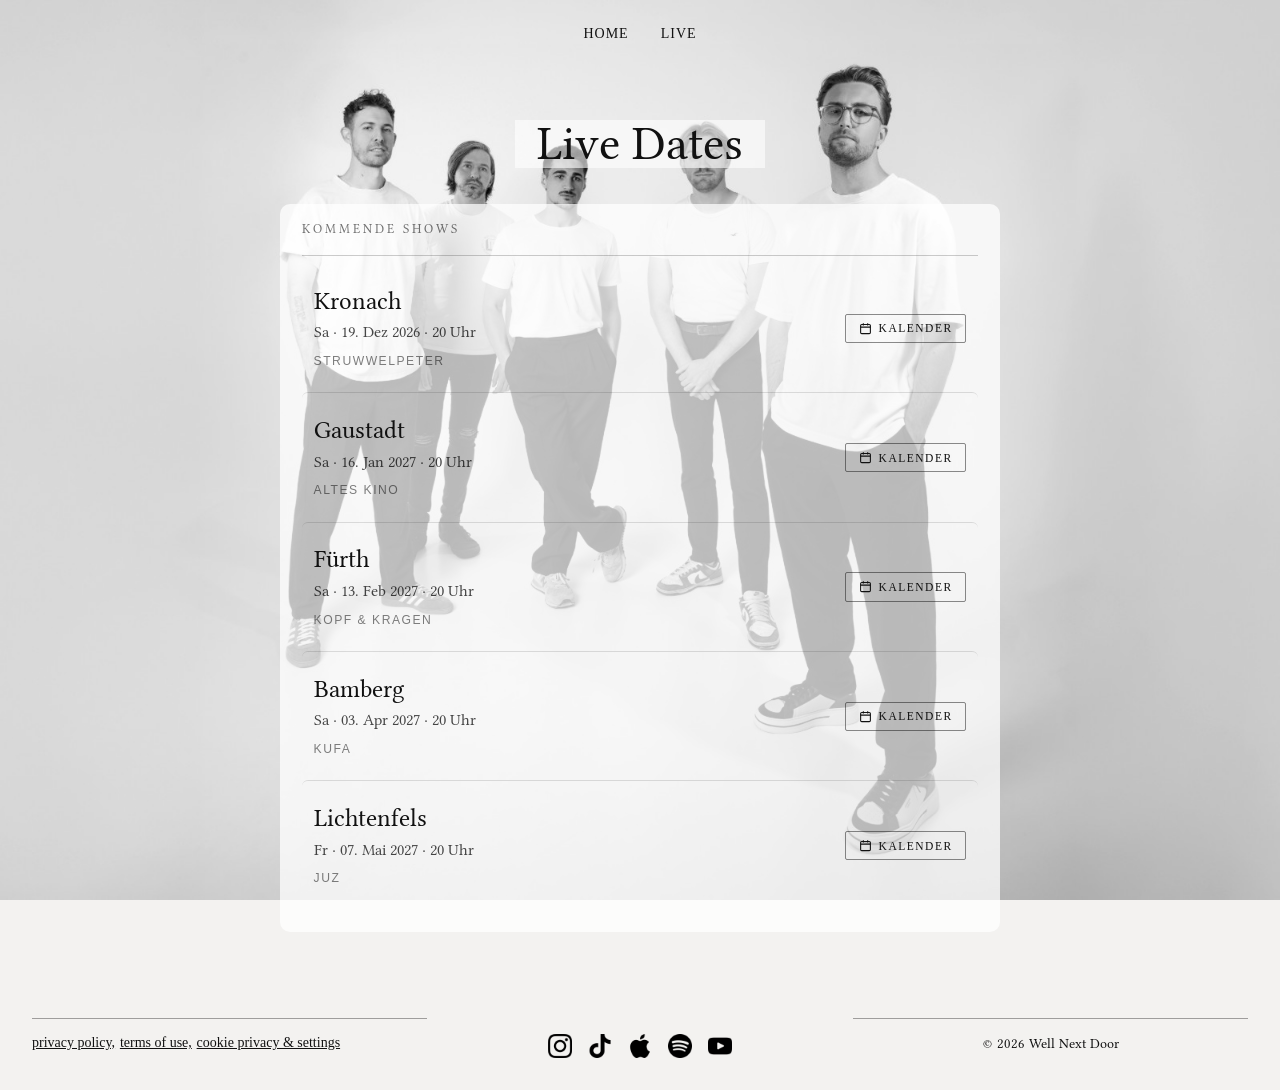
==== commit 399c20b0: "Alte Schrift zurück + Band-Foto als Hintergrund auch für Live - Bebas Neue entfernt, zurück zu Liber" ====
--- a/live.html
+++ b/live.html
@@ -31,7 +31,7 @@
   <!-- Fonts -->
   <link rel="preconnect" href="https://fonts.googleapis.com">
   <link rel="preconnect" href="https://fonts.gstatic.com" crossorigin>
-  <link href="https://fonts.googleapis.com/css?family=Bebas+Neue%7CGreat+Vibes:400%7CLibertinus+Serif:300,400,500,600,700" rel="stylesheet">
+  <link href="https://fonts.googleapis.com/css?family=Great+Vibes:400%7CLibertinus+Serif:300,400,500,600,700" rel="stylesheet">
 
   <!-- Styles -->
   <link href="css/style.css" rel="stylesheet">
@@ -42,7 +42,7 @@
   <link rel="icon" type="image/png" sizes="16x16" href="/assets/favicon-16.png">
   <link rel="apple-touch-icon" sizes="180x180" href="/assets/webclip.png">
   <link rel="manifest" href="/site.webmanifest">
-  <meta name="theme-color" content="#000000">
+  <meta name="theme-color" content="#f3f2f0">
 
   <!-- Strukturierte Daten: Live-Termine (SEO / AEO) -->
   <script type="application/ld+json">
@@ -120,15 +120,10 @@
   ]
   </script>
 </head>
-<body class="live-page">
-
-  <!-- Vollbild-Hintergrundvideo (Bunny Stream) -->
-  <div id="bgVideoWrap" aria-hidden="true">
-    <iframe id="bgFrame" title="Background Video" loading="eager"
-      allow="autoplay; encrypted-media; picture-in-picture; accelerometer; gyroscope"
-      allowfullscreen="true" frameborder="0"
-      src="https://iframe.mediadelivery.net/embed/644372/77ee35da-af66-4e94-9050-942b419234bb?autoplay=true&amp;loop=true&amp;muted=true&amp;preload=true&amp;responsive=true"></iframe>
-  </div>
+<body class="live-page home-photo">
+
+  <!-- Band-Foto als Vollbild-Hintergrund -->
+  <img class="home-bg" src="assets/band.jpg" alt="Well Next Door" aria-hidden="true">
 
   <div class="wrapper">
 
--- a/css/style.css
+++ b/css/style.css
@@ -122,9 +122,7 @@
 
 .link {
   color: #fff;
-  font-family: "Bebas Neue", sans-serif;
-  font-size: 1.1rem;
-  letter-spacing: 2px;
+  letter-spacing: 1px;
   padding: 1.5rem 1rem;
   text-decoration: none;
   transition: opacity .2s;
@@ -200,12 +198,12 @@
 
 .heading {
   color: #fff;
-  letter-spacing: 8px;
+  letter-spacing: 10px;
   margin: 0;
-  font-family: "Bebas Neue", sans-serif;
-  font-size: clamp(2.6rem, 8vw, 5rem);
+  font-family: "Libertinus Serif", serif;
+  font-size: 2.5rem;
   font-weight: 400;
-  line-height: 1;
+  line-height: 2.7rem;
   z-index: 2147483647;
   text-align: center;
 }
@@ -214,10 +212,9 @@
 .heading-6 {
   color: #fff;
   margin: 0 0 2.5rem;
-  font-family: "Bebas Neue", sans-serif;
-  font-size: clamp(2.6rem, 7vw, 3.9rem);
-  letter-spacing: 4px;
-  line-height: 1;
+  font-family: "Libertinus Serif", serif;
+  font-size: 3rem;
+  line-height: 2.5rem;
   text-align: center;
 }
 
@@ -662,7 +659,8 @@
   }
 
   .heading {
-    letter-spacing: 4px;
+    font-size: 2rem;
+    letter-spacing: 6px;
   }
 
   .heading-3,
@@ -670,3 +668,105 @@
     font-size: 2rem;
   }
 }
+
+/* ============================================================
+   Startseite mit Band-Foto (helles Theme, schwarze Schrift)
+   ============================================================ */
+body.home-photo {
+  background: #f3f2f0;
+}
+
+.home-bg {
+  position: fixed;
+  inset: 0;
+  width: 100%;
+  height: 100%;
+  object-fit: cover;
+  object-position: center 42%;
+  z-index: 0;
+}
+
+/* Navigation schwarz */
+.home-photo .link,
+.home-photo .text-span {
+  color: #111;
+  text-decoration-color: #111;
+}
+
+/* Titel schwarz mit dezenter heller Box, etwas tiefer positioniert */
+.home-photo .heading {
+  color: #111;
+  display: inline-block;
+  background: rgba(255, 255, 255, .55);
+  padding: .14em .5em .08em;
+  transform: translateY(7vh);
+}
+
+/* Footer: schwarze Schrift, dunkle Trennlinien, schwarze Icons */
+.home-photo .link-footer,
+.home-photo .footer-copyright-center {
+  color: #111;
+}
+
+.home-photo .footer-divider,
+.home-photo .footer-copyright-center {
+  border-top-color: rgba(0, 0, 0, .35);
+}
+
+.home-photo .image {
+  filter: none;
+}
+
+/* Inhalt über dem Foto (Stacking für Home & Live) */
+.home-photo .wrapper {
+  position: relative;
+  z-index: 1;
+}
+
+/* ---------- Live-Seite über Foto: helles Theme ---------- */
+.home-photo .heading-6 {
+  color: #111;
+  display: inline-block;
+  background: rgba(255, 255, 255, .6);
+  padding: .08em .45em;
+}
+
+.home-photo .group-label {
+  color: rgba(0, 0, 0, .55);
+  border-bottom-color: rgba(0, 0, 0, .2);
+}
+
+/* Terminliste als helles Panel über dem Foto */
+.home-photo .events-wrap {
+  background: rgba(255, 255, 255, .72);
+  border-radius: 10px;
+  padding: 1.1rem 1.4rem 1.4rem;
+}
+
+.home-photo .ei-city { color: #111; }
+.home-photo .ei-date { color: rgba(0, 0, 0, .72); }
+.home-photo .ei-venue { color: rgba(0, 0, 0, .5); }
+
+.home-photo .event-row + .event-row {
+  border-top-color: rgba(0, 0, 0, .12);
+}
+
+.home-photo .event-row:hover {
+  background: rgba(0, 0, 0, .05);
+}
+
+.home-photo .cal-btn {
+  color: #111;
+  border-color: rgba(0, 0, 0, .45);
+}
+
+.home-photo .cal-btn:hover,
+.home-photo .cal-btn:focus-visible {
+  background: #111;
+  color: #fff;
+  border-color: #111;
+}
+
+.home-photo .events-empty {
+  color: rgba(0, 0, 0, .6);
+}
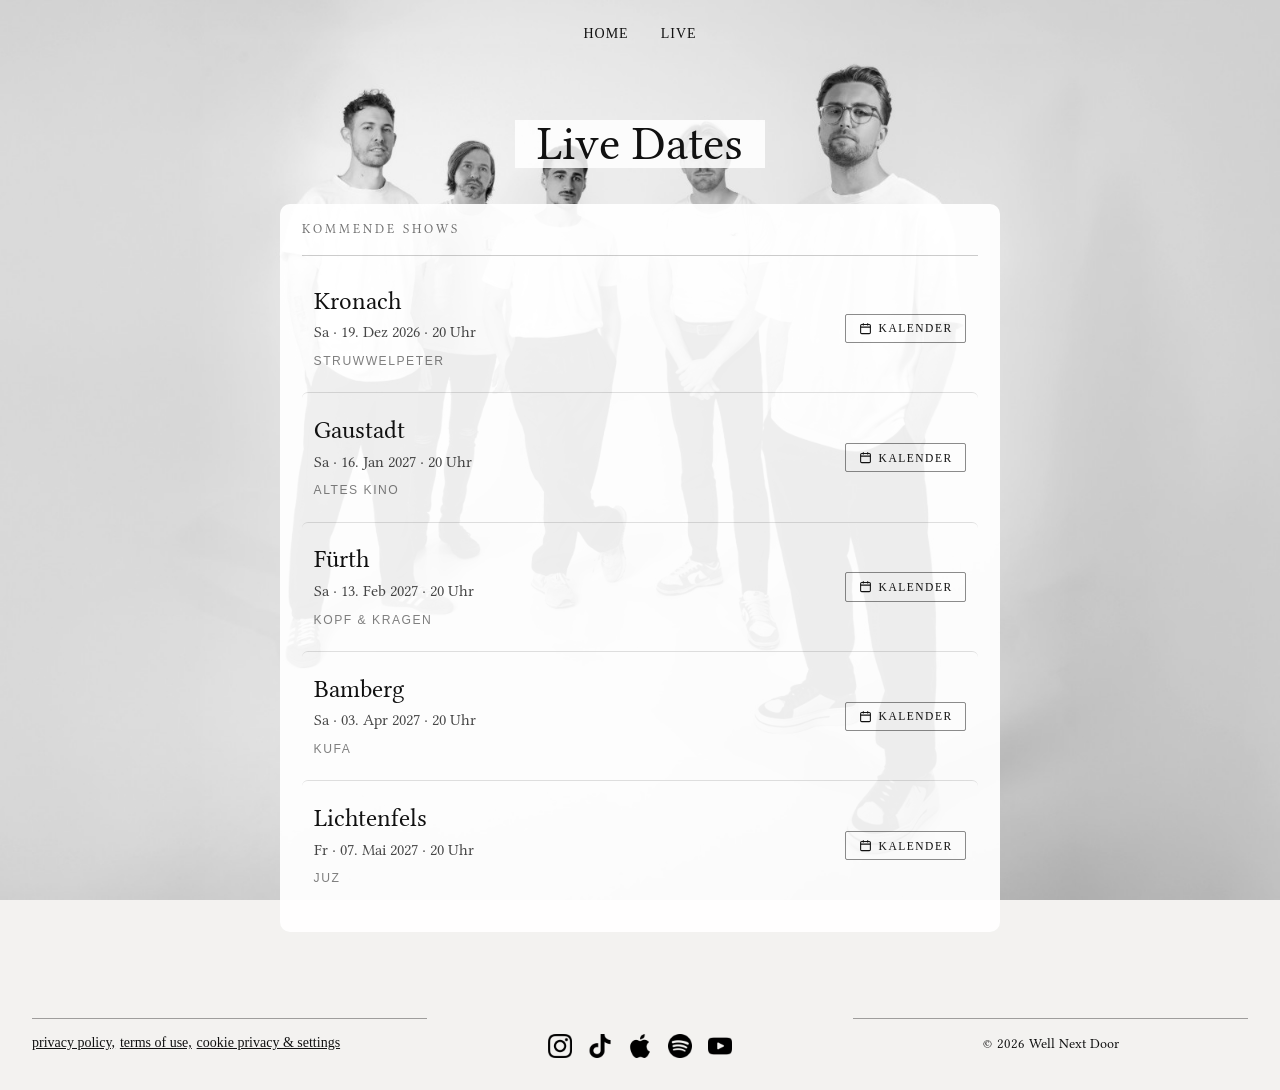
==== commit 189e48f4: "Mobile: Hochformat-Foto, weiße Navi, dichteres Live-Panel - 9:16-Foto (band-mobile.jpg) als Hintergr" ====
--- a/live.html
+++ b/live.html
@@ -122,8 +122,11 @@
 </head>
 <body class="live-page home-photo">
 
-  <!-- Band-Foto als Vollbild-Hintergrund -->
-  <img class="home-bg" src="assets/band.jpg" alt="Well Next Door" aria-hidden="true">
+  <!-- Band-Foto als Vollbild-Hintergrund (quer = Desktop, hoch = Mobil) -->
+  <picture>
+    <source media="(max-width: 767px)" srcset="assets/band-mobile.jpg">
+    <img class="home-bg" src="assets/band.jpg" alt="Well Next Door" aria-hidden="true">
+  </picture>
 
   <div class="wrapper">
 
--- a/css/style.css
+++ b/css/style.css
@@ -594,6 +594,12 @@
 
 /* Tablet / Medium (<= 991px): Menü kollabiert */
 @media screen and (max-width: 991px) {
+  /* Mobile Navigation: weißer Balken, schwarze Schrift, etwas nach unten */
+  .navbar {
+    background: #fff;
+    padding-top: .5rem;
+  }
+
   .container {
     width: 100%;
     max-width: none;
@@ -606,9 +612,16 @@
     display: block;
   }
 
+  /* Hamburger schwarz */
+  .menu-button .nav-icon,
+  .menu-button .nav-icon::before,
+  .menu-button .nav-icon::after {
+    background: #111;
+  }
+
   .nav-menu {
     display: none;
-    background-color: #000;
+    background: #fff;
     flex-flow: column;
     width: 100%;
     position: absolute;
@@ -621,12 +634,8 @@
   }
 
   .link {
+    color: #111;
     text-align: center;
-  }
-
-  .div-block-7 {
-    padding-left: 2rem;
-    padding-right: 2rem;
   }
 }
 
@@ -727,7 +736,7 @@
 .home-photo .heading-6 {
   color: #111;
   display: inline-block;
-  background: rgba(255, 255, 255, .6);
+  background: rgba(255, 255, 255, .85);
   padding: .08em .45em;
 }
 
@@ -738,7 +747,7 @@
 
 /* Terminliste als helles Panel über dem Foto */
 .home-photo .events-wrap {
-  background: rgba(255, 255, 255, .72);
+  background: rgba(255, 255, 255, .93);
   border-radius: 10px;
   padding: 1.1rem 1.4rem 1.4rem;
 }
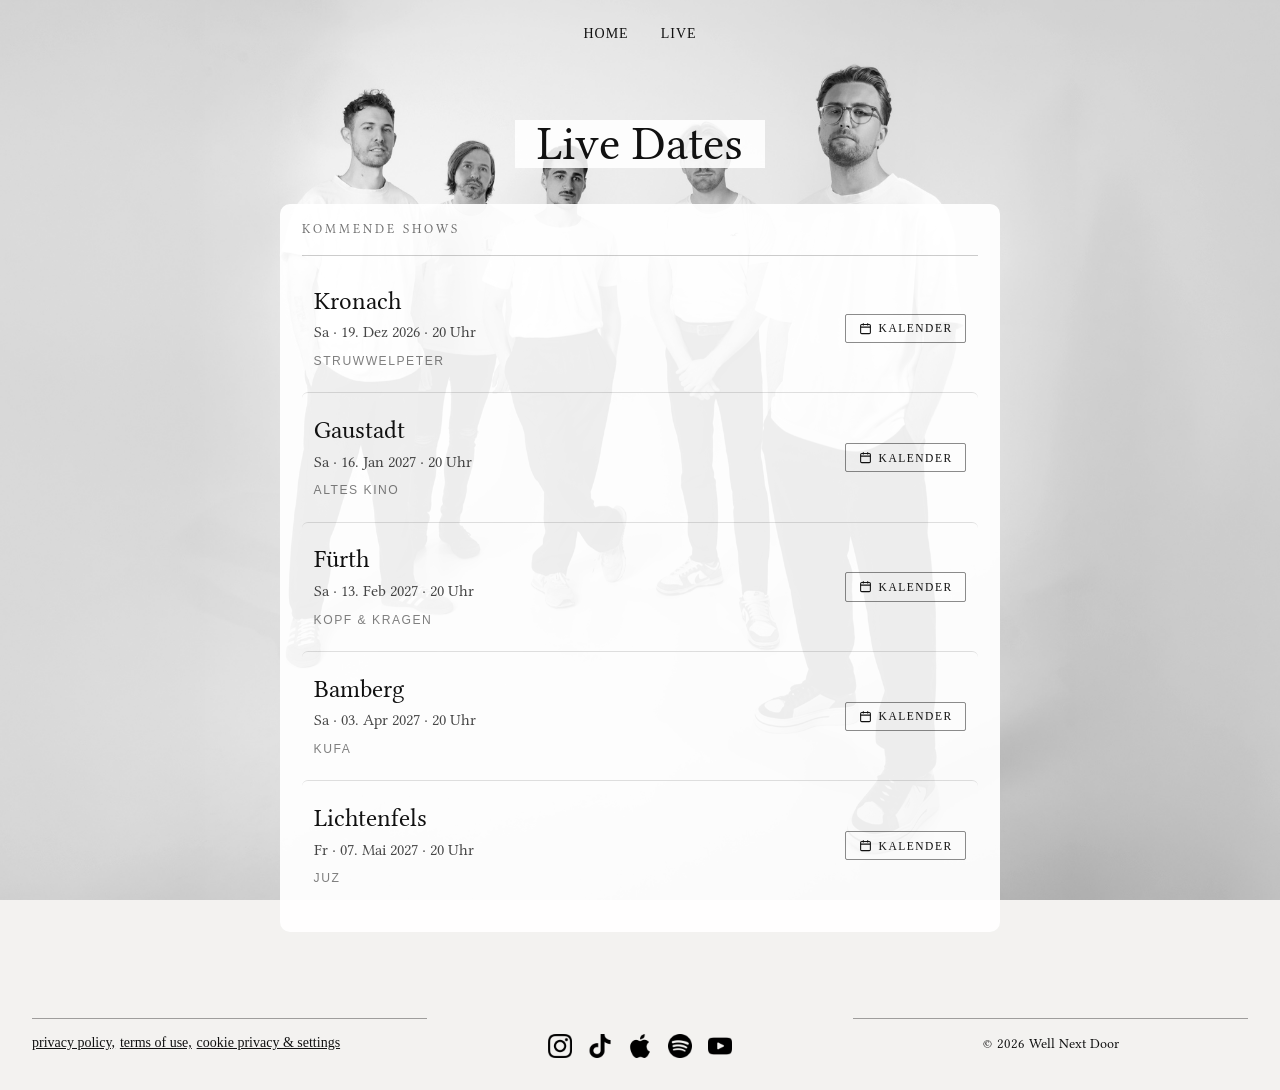
==== commit a353bd66: "Hintergrundfoto hochauflösend + scharf (srcset) - Neues Original (7466x4200) web-optimiert: band.jpg" ====
--- a/live.html
+++ b/live.html
@@ -125,7 +125,9 @@
   <!-- Band-Foto als Vollbild-Hintergrund (quer = Desktop, hoch = Mobil) -->
   <picture>
     <source media="(max-width: 767px)" srcset="assets/band-mobile.jpg">
-    <img class="home-bg" src="assets/band.jpg" alt="Well Next Door" aria-hidden="true">
+    <img class="home-bg" src="assets/band.jpg"
+      srcset="assets/band.jpg 2560w, assets/band-xl.jpg 3840w" sizes="100vw"
+      alt="Well Next Door" aria-hidden="true">
   </picture>
 
   <div class="wrapper">
--- a/css/style.css
+++ b/css/style.css
@@ -706,9 +706,8 @@
 .home-photo .heading {
   color: #111;
   display: inline-block;
-  background: rgba(255, 255, 255, .55);
+  background: rgba(255, 255, 255, .88);
   padding: .14em .5em .08em;
-  transform: translateY(7vh);
 }
 
 /* Footer: schwarze Schrift, dunkle Trennlinien, schwarze Icons */
@@ -736,7 +735,7 @@
 .home-photo .heading-6 {
   color: #111;
   display: inline-block;
-  background: rgba(255, 255, 255, .85);
+  background: rgba(255, 255, 255, .88);
   padding: .08em .45em;
 }
 
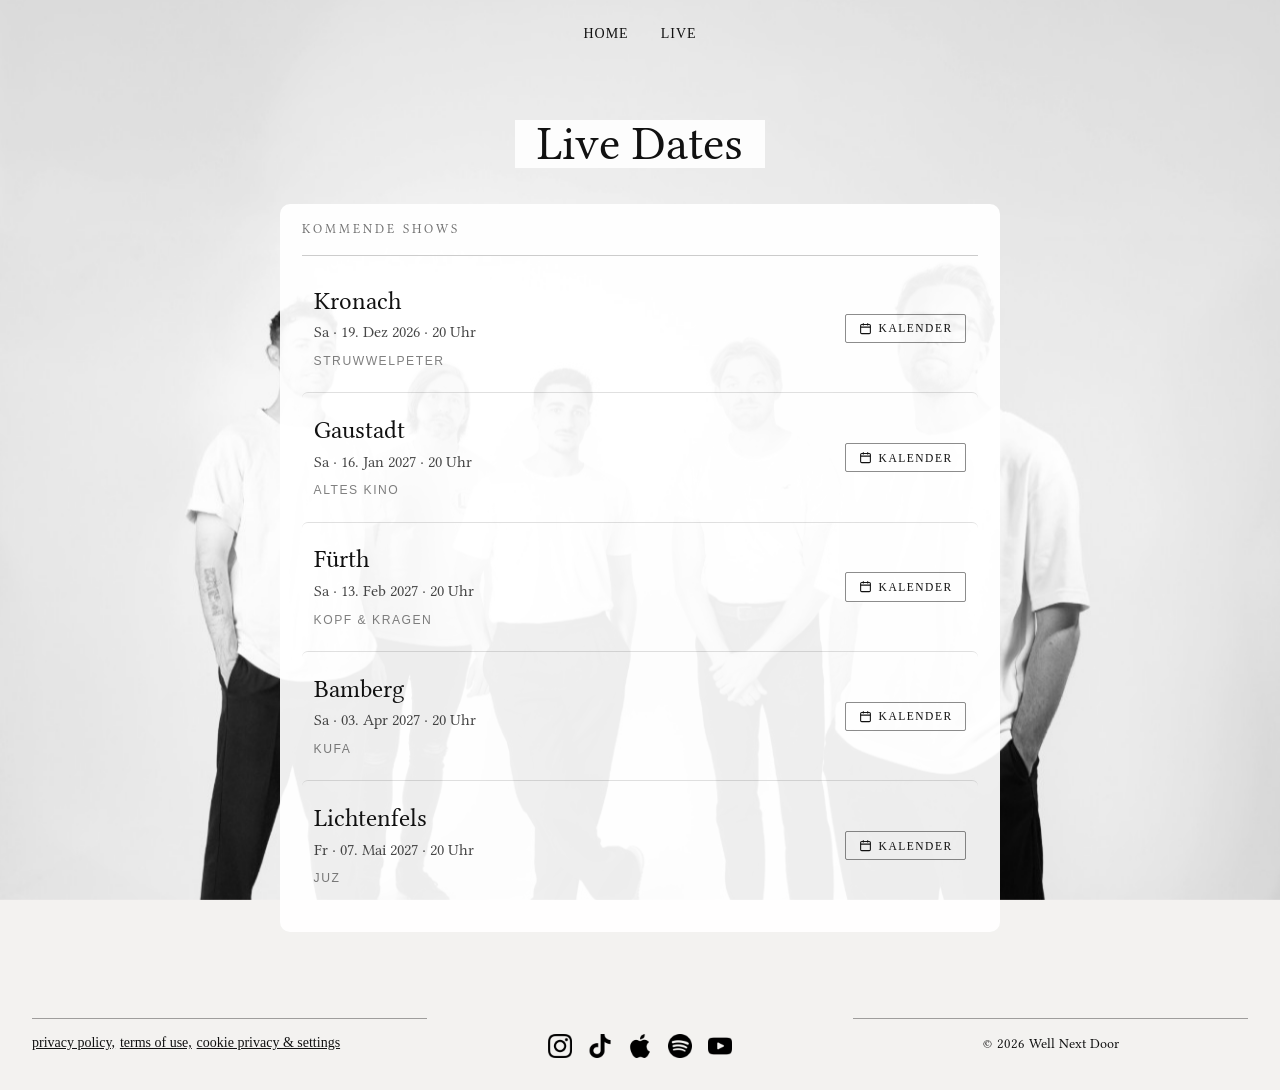
==== commit ff11afff: "OG-Bild = Band-Foto + GEO/SEO verbessert - Open-Graph-/Twitter-Bild auf allen Seiten = Band-Foto (og" ====
--- a/live.html
+++ b/live.html
@@ -8,7 +8,13 @@
   <link rel="canonical" href="https://wellnextdoor.de/live">
   <meta name="robots" content="index, follow, max-image-preview:large, max-snippet:-1">
   <meta name="author" content="Well Next Door">
-  <meta name="keywords" content="Well Next Door, Live, Konzerte, Tourdaten, Termine, Indie Pop, Bamberg, Nürnberg, Franken, IMMERHIN, KuFa, JUZ Lichtenfels">
+  <meta name="keywords" content="Well Next Door, Live, Konzerte, Tourdaten, Termine, Indie Pop, Bamberg, Nürnberg, Franken, Kronach, Gaustadt, Fürth, Lichtenfels">
+
+  <!-- Geo / lokale SEO -->
+  <meta name="geo.region" content="DE-BY">
+  <meta name="geo.placename" content="Bamberg, Nürnberg">
+  <meta name="geo.position" content="49.8988;10.9028">
+  <meta name="ICBM" content="49.8988, 10.9028">
 
   <!-- Open Graph -->
   <meta property="og:type" content="website">
@@ -17,7 +23,9 @@
   <meta property="og:url" content="https://wellnextdoor.de/live">
   <meta property="og:title" content="Live &amp; Konzerte – Well Next Door">
   <meta property="og:description" content="Alle kommenden Live-Termine der Indie-Pop-Rock-Band Well Next Door aus Franken.">
-  <meta property="og:image" content="https://wellnextdoor.de/assets/opengraph.png">
+  <meta property="og:image" content="https://wellnextdoor.de/assets/og-band.jpg">
+  <meta property="og:image:secure_url" content="https://wellnextdoor.de/assets/og-band.jpg">
+  <meta property="og:image:type" content="image/jpeg">
   <meta property="og:image:width" content="1200">
   <meta property="og:image:height" content="630">
   <meta property="og:image:alt" content="Well Next Door – Live">
@@ -26,7 +34,7 @@
   <meta name="twitter:card" content="summary_large_image">
   <meta name="twitter:title" content="Live &amp; Konzerte – Well Next Door">
   <meta name="twitter:description" content="Alle kommenden Live-Termine der Indie-Pop-Rock-Band Well Next Door aus Franken.">
-  <meta name="twitter:image" content="https://wellnextdoor.de/assets/opengraph.png">
+  <meta name="twitter:image" content="https://wellnextdoor.de/assets/og-band.jpg">
 
   <!-- Fonts -->
   <link rel="preconnect" href="https://fonts.googleapis.com">
